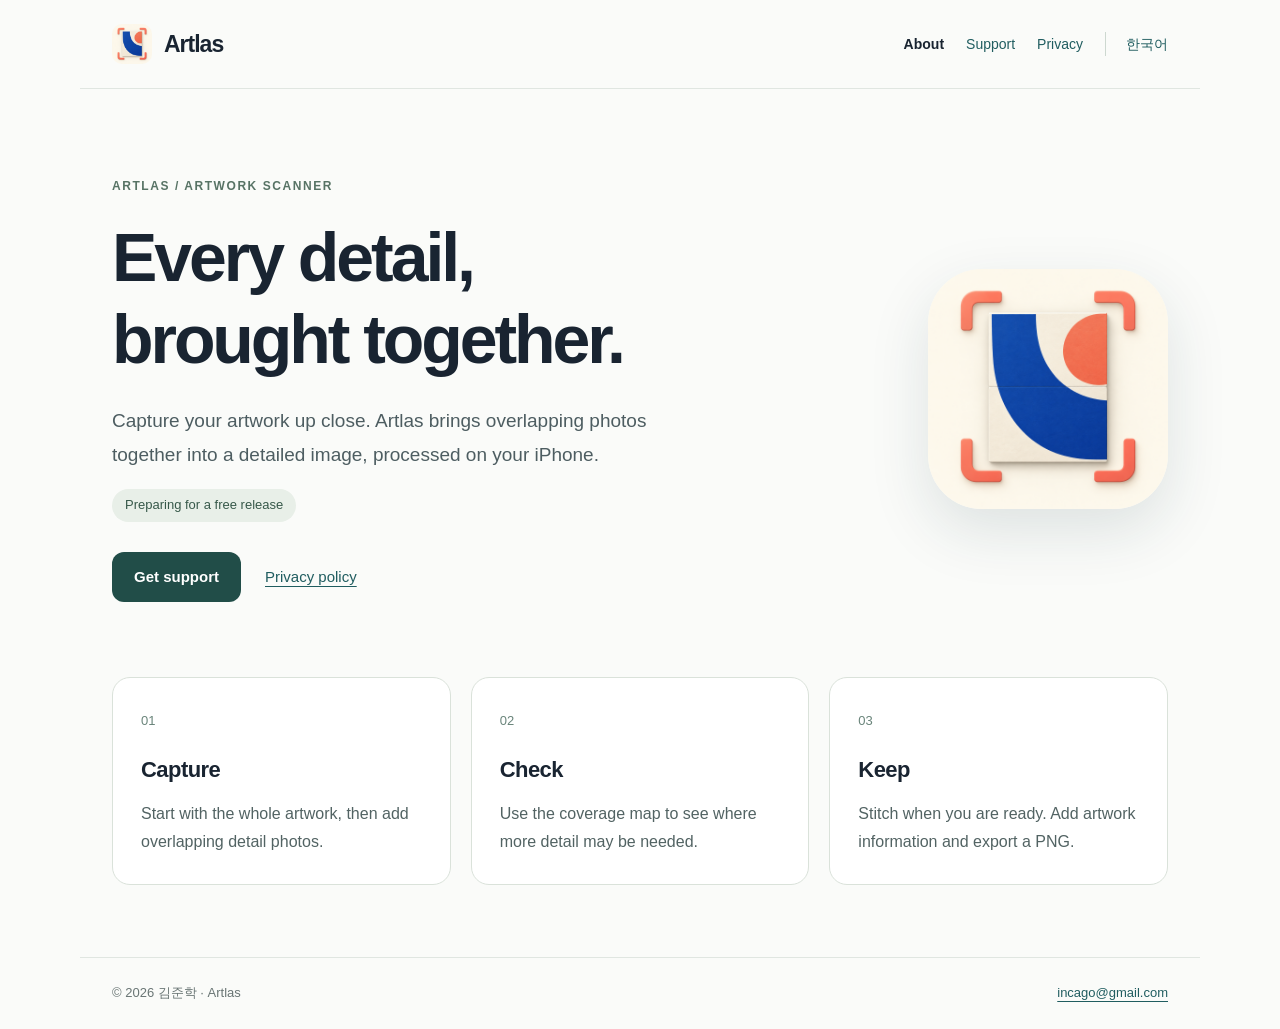
==== en/index.html @ 5feb30a9 "Publish Artlas product, privacy and support pages" ====
<!doctype html>
<html lang="en"><head><meta charset="utf-8"><meta name="viewport" content="width=device-width,initial-scale=1"><meta name="color-scheme" content="light"><title>Every detail, brought together · Artlas</title><meta name="description" content="Artlas: artwork scanning, support and privacy information."><link rel="canonical" href="https://incago.github.io/artlas-site/en/"><link rel="icon" href="../assets/artlas.png"><link rel="stylesheet" href="../assets/site.css"></head>
<body><a class="skip" href="#main">Skip to content</a><header><a class="brand" href="../en/"><img src="../assets/artlas.png" width="40" height="40" alt="">Artlas</a><nav aria-label="Main navigation"><a href="../en/" aria-current="page">About</a><a href="../en/support/">Support</a><a href="../en/privacy/">Privacy</a><a class="language" href="../" lang="ko">한국어</a></nav></header><main id="main"><section class="hero"><div><p class="eyebrow">ARTLAS / ARTWORK SCANNER</p><h1>Every detail,<br>brought together.</h1><p class="intro">Capture your artwork up close. Artlas brings overlapping photos together into a detailed image, processed on your iPhone.</p><p class="badge">Preparing for a free release</p><div class="actions"><a class="button" href="support/">Get support</a><a href="privacy/">Privacy policy</a></div></div><img class="hero-icon" src="../assets/artlas.png" width="240" height="240" alt="Artlas"></section><section class="cards"><article><span>01</span><h2>Capture</h2><p>Start with the whole artwork, then add overlapping detail photos.</p></article><article><span>02</span><h2>Check</h2><p>Use the coverage map to see where more detail may be needed.</p></article><article><span>03</span><h2>Keep</h2><p>Stitch when you are ready. Add artwork information and export a PNG.</p></article></section></main><footer><span>© 2026 김준학 · Artlas</span><a href="mailto:incago@gmail.com">incago@gmail.com</a></footer></body></html>
---- assets/site.css ----
*{box-sizing:border-box}html{font-family:-apple-system,BlinkMacSystemFont,"Segoe UI",sans-serif;color:#192431;background:#fafbf9;line-height:1.75;word-break:keep-all}body{margin:0}a{color:#205d60;text-underline-offset:4px}a:hover{color:#123e41}a:focus-visible,summary:focus-visible{outline:3px solid #d39019;outline-offset:5px;border-radius:3px}header,footer{max-width:1120px;margin:auto;padding:24px 32px;display:flex;align-items:center;justify-content:space-between;gap:24px}header{border-bottom:1px solid #e0e6e1}nav{display:flex;gap:22px;align-items:center;flex-wrap:wrap;font-size:14px}nav a{text-decoration:none}nav [aria-current]{font-weight:700;color:#192431}.brand{display:flex;align-items:center;gap:12px;text-decoration:none;font-size:23px;font-weight:750;letter-spacing:-1px;color:#192431}.brand img{border-radius:10px}.language{border-left:1px solid #cdd8d0;padding-left:20px}main{max-width:1120px;margin:auto;padding:52px 32px 72px}h1,h2,p{margin-top:0}h1{font-size:clamp(32px,5vw,56px);line-height:1.2;letter-spacing:-.045em;margin-bottom:24px}h2{font-size:22px;line-height:1.45;letter-spacing:-.025em;margin-bottom:14px}p{margin-bottom:18px}.eyebrow{font-size:12px;font-weight:750;letter-spacing:.13em;color:#577365;margin-bottom:20px}.hero{display:flex;align-items:center;justify-content:space-between;gap:60px;padding:35px 0 75px}.hero>div{max-width:650px}.hero h1{font-size:clamp(40px,6vw,68px)}.intro{font-size:19px;color:#4d5d61;max-width:590px}.hero-icon{border-radius:54px;box-shadow:0 22px 60px #193b3c20;flex-shrink:0}.badge{display:inline-block;font-size:13px;background:#e8efe8;padding:5px 13px;border-radius:20px;color:#365849}.actions{display:flex;align-items:center;gap:24px;flex-wrap:wrap;margin-top:12px;font-size:15px}.button{display:inline-block;background:#214d48;color:#fff;border-radius:12px;padding:12px 22px;text-decoration:none;font-weight:650}.button:hover{color:#fff;background:#163c38}.cards{display:grid;grid-template-columns:repeat(3,1fr);gap:20px}.cards article{border:1px solid #dae2da;background:#fff;border-radius:18px;padding:28px}.cards span{font-size:13px;color:#69847a}.cards h2{margin-top:20px}.cards p{color:#526363;font-size:16px;margin-bottom:0}.document{max-width:780px;margin:auto}.meta{color:#5c6c70;font-size:14px}.summary,.contact{padding:26px 30px;border-radius:16px;background:#eaf0e9;margin:30px 0 40px}.summary{border-left:4px solid #668974}.contact h2{margin-bottom:8px}.contact>p:last-child{margin-bottom:0}.contact a{font-weight:700;font-size:20px;overflow-wrap:anywhere}.document section{margin-top:36px}.document li{margin-bottom:8px}ul,ol{padding-left:24px}details{border-bottom:1px solid #dce3dd;padding:18px 0}summary{cursor:pointer;font-weight:650;padding-right:15px}details p{margin:14px 0 4px;color:#4d5d61}footer{border-top:1px solid #e0e6e1;color:#697574;font-size:13px;flex-wrap:wrap}.skip{position:absolute;top:-80px;left:16px;padding:10px;background:white;z-index:10}.skip:focus{top:10px}@media(max-width:700px){header{align-items:flex-start;flex-direction:column;gap:14px;padding:20px}nav{gap:16px;font-size:13px}.language{padding-left:16px}main{padding:36px 20px 50px}.hero{flex-direction:column-reverse;align-items:flex-start;gap:28px;padding:0 0 40px}.hero-icon{width:96px;height:96px;border-radius:24px}.intro{font-size:17px}.cards{grid-template-columns:1fr}.summary,.contact{padding:22px}.document h1{font-size:34px}.document h2{font-size:20px}footer{padding:24px 20px}}
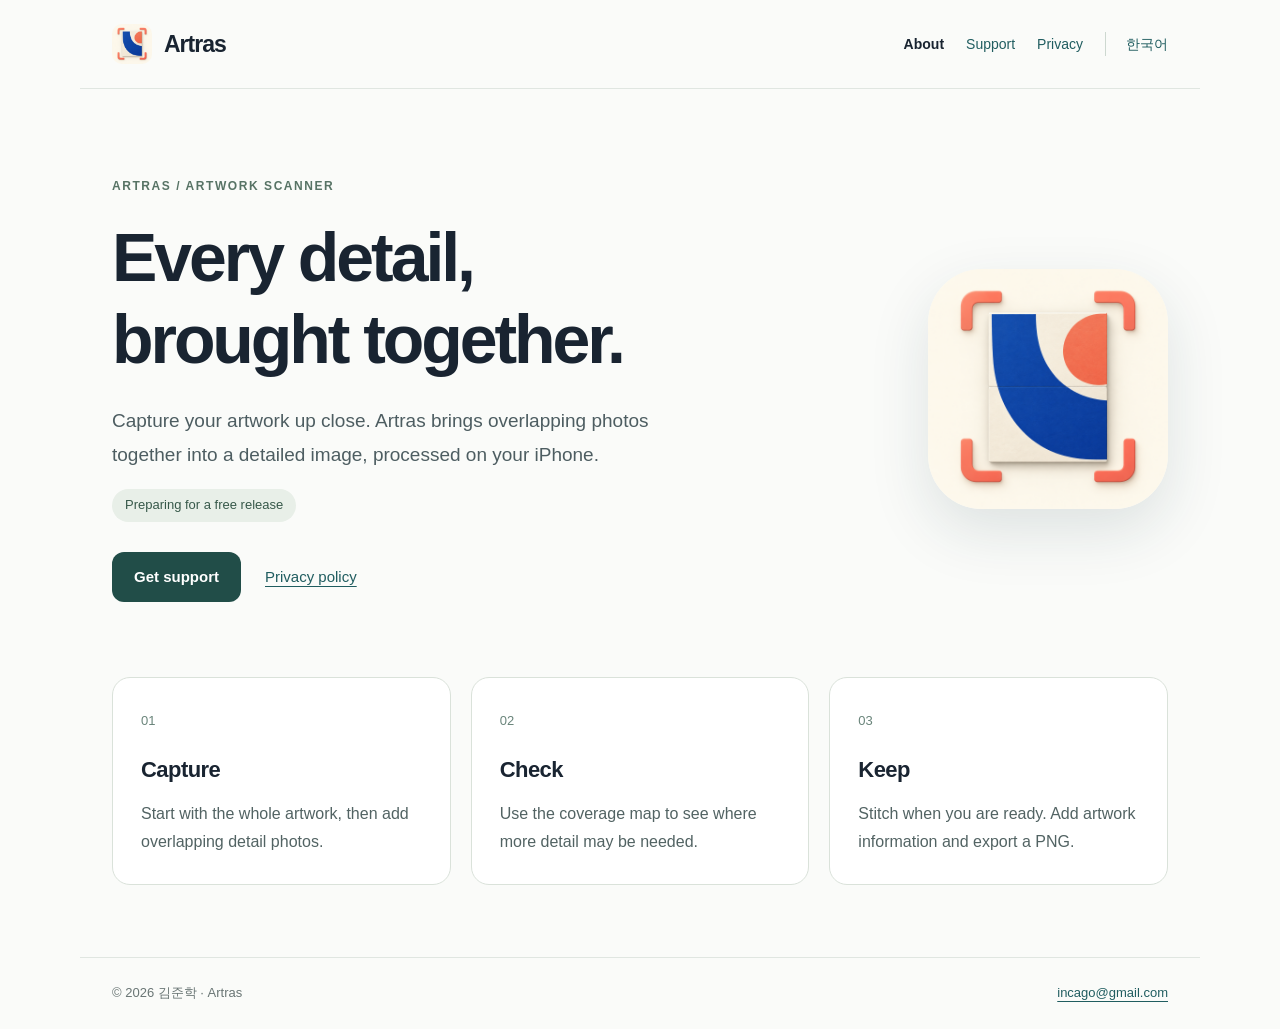
==== commit 867cd25b: "Publish Artras branding and canonical Pages URLs" ====
--- a/en/index.html
+++ b/en/index.html
@@ -1,3 +1,3 @@
 <!doctype html>
-<html lang="en"><head><meta charset="utf-8"><meta name="viewport" content="width=device-width,initial-scale=1"><meta name="color-scheme" content="light"><title>Every detail, brought together · Artlas</title><meta name="description" content="Artlas: artwork scanning, support and privacy information."><link rel="canonical" href="https://incago.github.io/artlas-site/en/"><link rel="icon" href="../assets/artlas.png"><link rel="stylesheet" href="../assets/site.css"></head>
-<body><a class="skip" href="#main">Skip to content</a><header><a class="brand" href="../en/"><img src="../assets/artlas.png" width="40" height="40" alt="">Artlas</a><nav aria-label="Main navigation"><a href="../en/" aria-current="page">About</a><a href="../en/support/">Support</a><a href="../en/privacy/">Privacy</a><a class="language" href="../" lang="ko">한국어</a></nav></header><main id="main"><section class="hero"><div><p class="eyebrow">ARTLAS / ARTWORK SCANNER</p><h1>Every detail,<br>brought together.</h1><p class="intro">Capture your artwork up close. Artlas brings overlapping photos together into a detailed image, processed on your iPhone.</p><p class="badge">Preparing for a free release</p><div class="actions"><a class="button" href="support/">Get support</a><a href="privacy/">Privacy policy</a></div></div><img class="hero-icon" src="../assets/artlas.png" width="240" height="240" alt="Artlas"></section><section class="cards"><article><span>01</span><h2>Capture</h2><p>Start with the whole artwork, then add overlapping detail photos.</p></article><article><span>02</span><h2>Check</h2><p>Use the coverage map to see where more detail may be needed.</p></article><article><span>03</span><h2>Keep</h2><p>Stitch when you are ready. Add artwork information and export a PNG.</p></article></section></main><footer><span>© 2026 김준학 · Artlas</span><a href="mailto:incago@gmail.com">incago@gmail.com</a></footer></body></html>+<html lang="en"><head><meta charset="utf-8"><meta name="viewport" content="width=device-width,initial-scale=1"><meta name="color-scheme" content="light"><title>Every detail, brought together · Artras</title><meta name="description" content="Artras: artwork scanning, support and privacy information."><link rel="canonical" href="https://incago.github.io/artras-site/en/"><link rel="icon" href="../assets/artras.png"><link rel="stylesheet" href="../assets/site.css"></head>
+<body><a class="skip" href="#main">Skip to content</a><header><a class="brand" href="../en/"><img src="../assets/artras.png" width="40" height="40" alt="">Artras</a><nav aria-label="Main navigation"><a href="../en/" aria-current="page">About</a><a href="../en/support/">Support</a><a href="../en/privacy/">Privacy</a><a class="language" href="../" lang="ko">한국어</a></nav></header><main id="main"><section class="hero"><div><p class="eyebrow">ARTRAS / ARTWORK SCANNER</p><h1>Every detail,<br>brought together.</h1><p class="intro">Capture your artwork up close. Artras brings overlapping photos together into a detailed image, processed on your iPhone.</p><p class="badge">Preparing for a free release</p><div class="actions"><a class="button" href="support/">Get support</a><a href="privacy/">Privacy policy</a></div></div><img class="hero-icon" src="../assets/artras.png" width="240" height="240" alt="Artras"></section><section class="cards"><article><span>01</span><h2>Capture</h2><p>Start with the whole artwork, then add overlapping detail photos.</p></article><article><span>02</span><h2>Check</h2><p>Use the coverage map to see where more detail may be needed.</p></article><article><span>03</span><h2>Keep</h2><p>Stitch when you are ready. Add artwork information and export a PNG.</p></article></section></main><footer><span>© 2026 김준학 · Artras</span><a href="mailto:incago@gmail.com">incago@gmail.com</a></footer></body></html>
